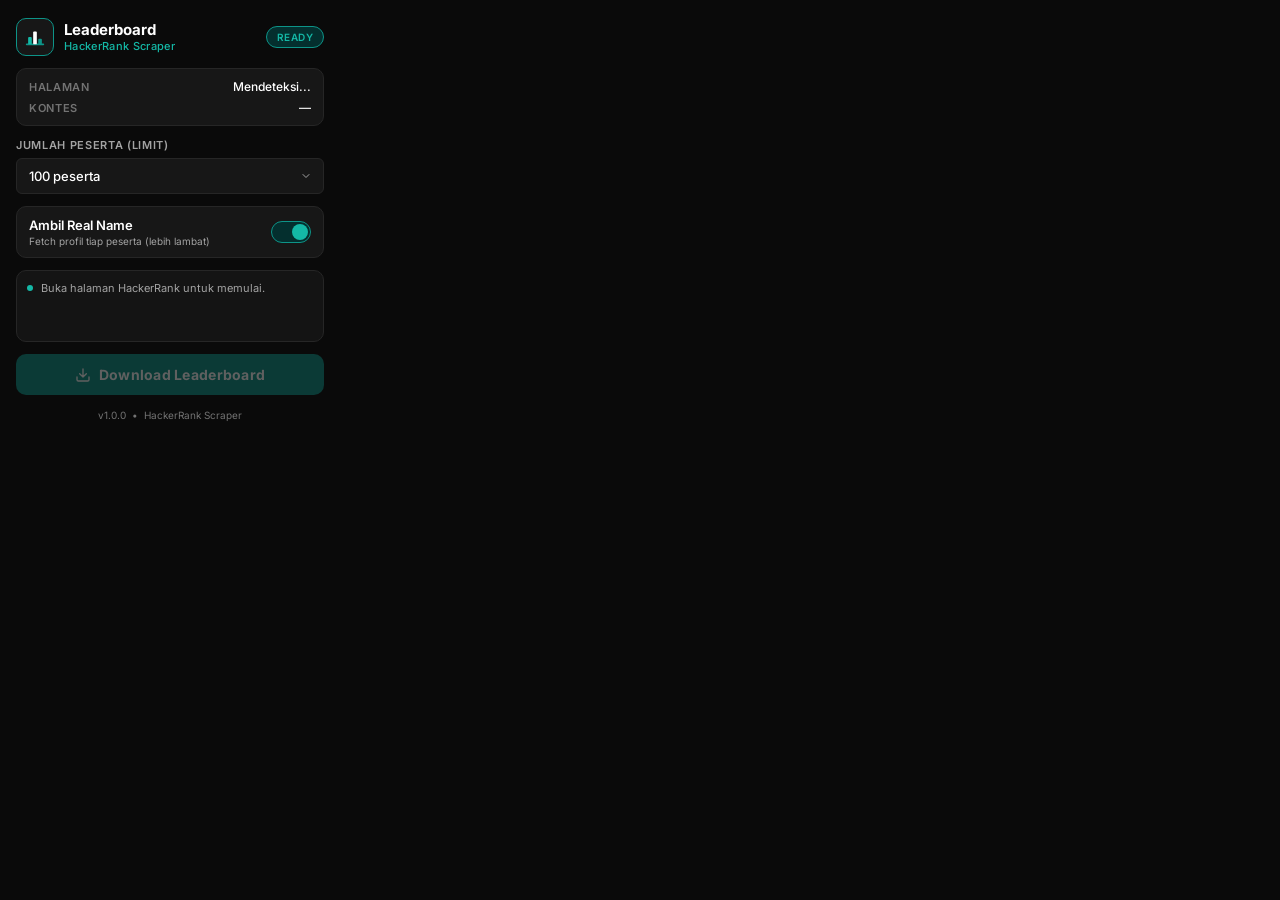
==== hackerrank-leaderboard-ext-chrome/popup.html @ ed4c2019 "first commit" ====
<!DOCTYPE html>
<html lang="id">
<head>
  <meta charset="UTF-8" />
  <meta name="viewport" content="width=device-width, initial-scale=1.0"/>
  <title>HackerRank Leaderboard Scraper</title>
  <link rel="preconnect" href="https://fonts.googleapis.com" />
  <link rel="preconnect" href="https://fonts.gstatic.com" crossorigin />
  <link href="https://fonts.googleapis.com/css2?family=Inter:wght@400;500;600;700&display=swap" rel="stylesheet" />
  <link rel="stylesheet" href="popup.css" />
</head>
<body>
  <div class="container">
    <!-- Header -->
    <div class="header">
      <div class="logo">
        <div class="logo-icon">
          <!-- Clean SVG Logo (Teal & White Podiums on Solid Black) -->
          <svg width="22" height="22" viewBox="0 0 24 24" fill="none" xmlns="http://www.w3.org/2000/svg">
            <path d="M3 20H21" stroke="#0d9488" stroke-width="2" stroke-linecap="round"/>
            <rect x="4.5" y="12" width="4" height="8" rx="1" fill="#14b8a6"/>
            <rect x="10" y="6" width="4" height="14" rx="1" fill="#ffffff"/>
            <rect x="15.5" y="14" width="4" height="6" rx="1" fill="#0d9488"/>
          </svg>
        </div>
        <div class="logo-text">
          <span class="title">Leaderboard</span>
          <span class="subtitle">HackerRank Scraper</span>
        </div>
      </div>
      <div class="badge" id="statusBadge">Ready</div>
    </div>

    <!-- Info Panel -->
    <div class="info-panel" id="infoPanel">
      <div class="info-row">
        <span class="info-label">Halaman</span>
        <span class="info-value" id="pageType">Mendeteksi...</span>
      </div>
      <div class="info-row">
        <span class="info-label">Kontes</span>
        <span class="info-value" id="contestName">—</span>
      </div>
    </div>

    <!-- Limit Selector -->
    <div class="config-section">
      <label class="config-label">Jumlah Peserta (limit)</label>
      <div class="select-wrapper">
        <select id="limitSelect">
          <option value="50">50 peserta</option>
          <option value="100" selected>100 peserta</option>
          <option value="200">200 peserta</option>
          <option value="500">500 peserta</option>
          <option value="1000">1000 peserta</option>
        </select>
        <svg class="select-arrow" width="12" height="12" viewBox="0 0 24 24" fill="none">
          <path d="M6 9L12 15L18 9" stroke="#a3a3a3" stroke-width="2" stroke-linecap="round"/>
        </svg>
      </div>
    </div>

    <!-- Options -->
    <div class="options-section">
      <label class="toggle-row" for="fetchRealName">
        <div class="toggle-info">
          <span class="toggle-label">Ambil Real Name</span>
          <span class="toggle-desc">Fetch profil tiap peserta (lebih lambat)</span>
        </div>
        <div class="toggle-switch">
          <input type="checkbox" id="fetchRealName" checked />
          <span class="slider"></span>
        </div>
      </label>
    </div>

    <!-- Progress Area -->
    <div class="progress-area" id="progressArea" style="display:none;">
      <div class="progress-bar-wrapper">
        <div class="progress-bar" id="progressBar"></div>
      </div>
      <div class="progress-text" id="progressText">Memuat data...</div>
    </div>

    <!-- Log Area -->
    <div class="log-area" id="logArea">
      <div class="log-entry info">
        <span class="log-dot"></span>
        <span>Buka halaman HackerRank untuk memulai.</span>
      </div>
    </div>

    <!-- Action Button -->
    <button class="btn-scrape" id="btnScrape" disabled>
      <span class="btn-icon">
        <svg width="16" height="16" viewBox="0 0 24 24" fill="none">
          <path d="M21 15v4a2 2 0 01-2 2H5a2 2 0 01-2-2v-4M7 10l5 5 5-5M12 15V3" stroke="currentColor" stroke-width="2" stroke-linecap="round" stroke-linejoin="round"/>
        </svg>
      </span>
      <span id="btnText">Download Leaderboard</span>
    </button>

    <!-- Footer -->
    <div class="footer">
      <span>v1.0.0</span>
      <span>•</span>
      <span>HackerRank Scraper</span>
    </div>
  </div>

  <script src="popup.js"></script>
</body>
</html>
---- hackerrank-leaderboard-ext-chrome/popup.css ----
/* ===================================================
   HackerRank Leaderboard Scraper - Solid Teal/White/Black
   (No Gradients, No Emojis, Clean Modern Design)
   =================================================== */

*, *::before, *::after {
  box-sizing: border-box;
  margin: 0;
  padding: 0;
}

:root {
  /* Solid Color Palette */
  --bg-primary:         #0a0a0a; /* Pure deep black */
  --bg-secondary:       #141414; /* Secondary black panel */
  --bg-card:            #171717; /* Card background */
  --bg-hover:           #262626; /* Hover state */
  
  --accent-teal:        #0d9488; /* Primary Teal */
  --accent-teal-light:  #14b8a6; /* Highlight Teal */
  --accent-teal-dark:   #042f2e; /* Dark Teal base */

  --text-white:         #ffffff; /* Pure white */
  --text-primary:       #f5f5f5; /* Off-white body */
  --text-muted:         #a3a3a3; /* Muted gray */
  --text-dim:           #737373; /* Dim gray */

  --border:             #262626; /* Solid border */
  --border-teal:        #0d9488; /* Solid teal border */
  --border-hover:       #3f3f46; /* Solid hover border */

  --status-ready-bg:    #042f2e;
  --status-ready-text:  #14b8a6;
  --status-ready-border:#0d9488;

  --status-load-bg:     #241e06;
  --status-load-text:   #facc15;
  --status-load-border: #a16207;

  --status-err-bg:      #260b0b;
  --status-err-text:    #f87171;
  --status-err-border:  #b91c1c;

  --status-done-bg:     #042f2e;
  --status-done-text:   #ffffff;
  --status-done-border: #14b8a6;

  --radius-sm:          6px;
  --radius-md:          10px;
  --radius-lg:          14px;
  --transition:         0.2s ease;
}

body {
  font-family: 'Inter', system-ui, -apple-system, sans-serif;
  background: var(--bg-primary);
  color: var(--text-primary);
  width: 340px;
  min-height: 480px;
  overflow-x: hidden;
}

.container {
  padding: 18px 16px 14px;
  display: flex;
  flex-direction: column;
  gap: 12px;
}

/* ---- Header ---- */
.header {
  display: flex;
  align-items: center;
  justify-content: space-between;
}

.logo {
  display: flex;
  align-items: center;
  gap: 10px;
}

.logo-icon {
  width: 38px;
  height: 38px;
  background: var(--bg-card);
  border: 1px solid var(--border-teal);
  border-radius: var(--radius-md);
  display: flex;
  align-items: center;
  justify-content: center;
}

.logo-text {
  display: flex;
  flex-direction: column;
}

.title {
  font-size: 15px;
  font-weight: 700;
  color: var(--text-white);
  line-height: 1.2;
}

.subtitle {
  font-size: 11px;
  font-weight: 500;
  color: var(--accent-teal-light);
  letter-spacing: 0.03em;
}

/* Badge (Solid Colors) */
.badge {
  font-size: 10px;
  font-weight: 600;
  padding: 4px 10px;
  border-radius: 20px;
  background: var(--status-ready-bg);
  border: 1px solid var(--status-ready-border);
  color: var(--status-ready-text);
  letter-spacing: 0.04em;
  text-transform: uppercase;
  transition: var(--transition);
}

.badge.ready {
  background: var(--status-ready-bg);
  border-color: var(--status-ready-border);
  color: var(--status-ready-text);
}

.badge.loading {
  background: var(--status-load-bg);
  border-color: var(--status-load-border);
  color: var(--status-load-text);
  animation: pulse 1.5s infinite;
}

.badge.error {
  background: var(--status-err-bg);
  border-color: var(--status-err-border);
  color: var(--status-err-text);
}

.badge.done {
  background: var(--status-done-bg);
  border-color: var(--status-done-border);
  color: var(--status-done-text);
}

/* ---- Info Panel ---- */
.info-panel {
  background: var(--bg-card);
  border: 1px solid var(--border);
  border-radius: var(--radius-md);
  padding: 10px 12px;
  display: flex;
  flex-direction: column;
  gap: 6px;
}

.info-row {
  display: flex;
  align-items: center;
  justify-content: space-between;
}

.info-label {
  font-size: 11px;
  color: var(--text-dim);
  font-weight: 600;
  text-transform: uppercase;
  letter-spacing: 0.06em;
}

.info-value {
  font-size: 12px;
  color: var(--text-white);
  font-weight: 500;
  max-width: 190px;
  text-align: right;
  overflow: hidden;
  text-overflow: ellipsis;
  white-space: nowrap;
}

.info-value.highlight {
  color: var(--accent-teal-light);
  font-weight: 600;
}

/* ---- Config Section ---- */
.config-section {
  display: flex;
  flex-direction: column;
  gap: 6px;
}

.config-label {
  font-size: 11px;
  font-weight: 600;
  color: var(--text-muted);
  text-transform: uppercase;
  letter-spacing: 0.06em;
}

.select-wrapper {
  position: relative;
}

.select-wrapper select {
  width: 100%;
  background: var(--bg-card);
  border: 1px solid var(--border);
  border-radius: var(--radius-sm);
  color: var(--text-white);
  font-family: inherit;
  font-size: 13px;
  font-weight: 500;
  padding: 9px 32px 9px 12px;
  appearance: none;
  cursor: pointer;
  transition: border-color var(--transition);
  outline: none;
}

.select-wrapper select:hover,
.select-wrapper select:focus {
  border-color: var(--accent-teal);
}

.select-arrow {
  position: absolute;
  right: 12px;
  top: 50%;
  transform: translateY(-50%);
  color: var(--text-muted);
  pointer-events: none;
}

/* ---- Options / Toggle ---- */
.options-section {
  background: var(--bg-card);
  border: 1px solid var(--border);
  border-radius: var(--radius-md);
  padding: 10px 12px;
}

.toggle-row {
  display: flex;
  align-items: center;
  justify-content: space-between;
  cursor: pointer;
  gap: 8px;
}

.toggle-info {
  display: flex;
  flex-direction: column;
  gap: 2px;
}

.toggle-label {
  font-size: 13px;
  font-weight: 600;
  color: var(--text-white);
}

.toggle-desc {
  font-size: 10px;
  color: var(--text-muted);
}

/* Toggle Switch (Solid Colors) */
.toggle-switch {
  position: relative;
  width: 40px;
  height: 22px;
  flex-shrink: 0;
}

.toggle-switch input {
  opacity: 0;
  width: 0;
  height: 0;
  position: absolute;
}

.slider {
  position: absolute;
  inset: 0;
  background: var(--bg-secondary);
  border: 1px solid var(--border);
  border-radius: 11px;
  cursor: pointer;
  transition: var(--transition);
}

.slider::before {
  content: '';
  position: absolute;
  width: 16px;
  height: 16px;
  left: 2px;
  top: 50%;
  transform: translateY(-50%);
  background: var(--text-muted);
  border-radius: 50%;
  transition: var(--transition);
}

.toggle-switch input:checked + .slider {
  background: var(--accent-teal-dark);
  border-color: var(--accent-teal);
}

.toggle-switch input:checked + .slider::before {
  transform: translate(18px, -50%);
  background: var(--accent-teal-light);
}

/* ---- Progress (Solid Teal) ---- */
.progress-area {
  display: flex;
  flex-direction: column;
  gap: 6px;
}

.progress-bar-wrapper {
  height: 4px;
  background: var(--bg-card);
  border-radius: 2px;
  overflow: hidden;
}

.progress-bar {
  height: 100%;
  width: 0%;
  background: var(--accent-teal-light);
  border-radius: 2px;
  transition: width 0.3s ease;
}

.progress-text {
  font-size: 11px;
  color: var(--text-muted);
  text-align: center;
}

/* ---- Log Area ---- */
.log-area {
  background: var(--bg-secondary);
  border: 1px solid var(--border);
  border-radius: var(--radius-md);
  padding: 10px;
  min-height: 72px;
  max-height: 110px;
  overflow-y: auto;
  display: flex;
  flex-direction: column;
  gap: 6px;
}

.log-area::-webkit-scrollbar {
  width: 4px;
}
.log-area::-webkit-scrollbar-track { background: transparent; }
.log-area::-webkit-scrollbar-thumb {
  background: var(--border-hover);
  border-radius: 2px;
}

.log-entry {
  display: flex;
  align-items: flex-start;
  gap: 8px;
  font-size: 11px;
  line-height: 1.4;
}

.log-dot {
  width: 6px;
  height: 6px;
  border-radius: 50%;
  flex-shrink: 0;
  margin-top: 4px;
}

.log-entry.info .log-dot    { background: var(--accent-teal-light); }
.log-entry.info             { color: var(--text-muted); }
.log-entry.success .log-dot { background: var(--accent-teal-light); }
.log-entry.success          { color: var(--text-white); }
.log-entry.error .log-dot   { background: var(--status-err-text); }
.log-entry.error            { color: var(--status-err-text); }
.log-entry.warn .log-dot    { background: var(--status-load-text); }
.log-entry.warn             { color: var(--status-load-text); }

/* ---- Action Button (Solid Teal with White Text) ---- */
.btn-scrape {
  display: flex;
  align-items: center;
  justify-content: center;
  gap: 8px;
  width: 100%;
  padding: 11px 20px;
  background: var(--accent-teal);
  border: 1px solid var(--accent-teal);
  border-radius: var(--radius-md);
  color: var(--text-white);
  font-family: inherit;
  font-size: 14px;
  font-weight: 700;
  cursor: pointer;
  transition: background var(--transition), transform var(--transition);
  letter-spacing: 0.02em;
}

.btn-scrape:hover:not(:disabled) {
  background: var(--accent-teal-light);
  border-color: var(--accent-teal-light);
  color: var(--bg-primary);
}

.btn-scrape:active:not(:disabled) {
  transform: translateY(1px);
}

.btn-scrape:disabled {
  opacity: 0.35;
  cursor: not-allowed;
  border-color: transparent;
}

.btn-scrape.loading {
  background: var(--accent-teal-dark);
  border-color: var(--accent-teal);
  color: var(--accent-teal-light);
  cursor: not-allowed;
}

.btn-icon {
  display: flex;
  align-items: center;
}

/* ---- Footer ---- */
.footer {
  display: flex;
  align-items: center;
  justify-content: center;
  gap: 6px;
  font-size: 10px;
  color: var(--text-dim);
  padding-top: 2px;
}

/* ---- Animations ---- */
@keyframes pulse {
  0%, 100% { opacity: 1; }
  50%       { opacity: 0.5; }
}

@keyframes spin {
  to { transform: rotate(360deg); }
}

.spin {
  animation: spin 1s linear infinite;
}
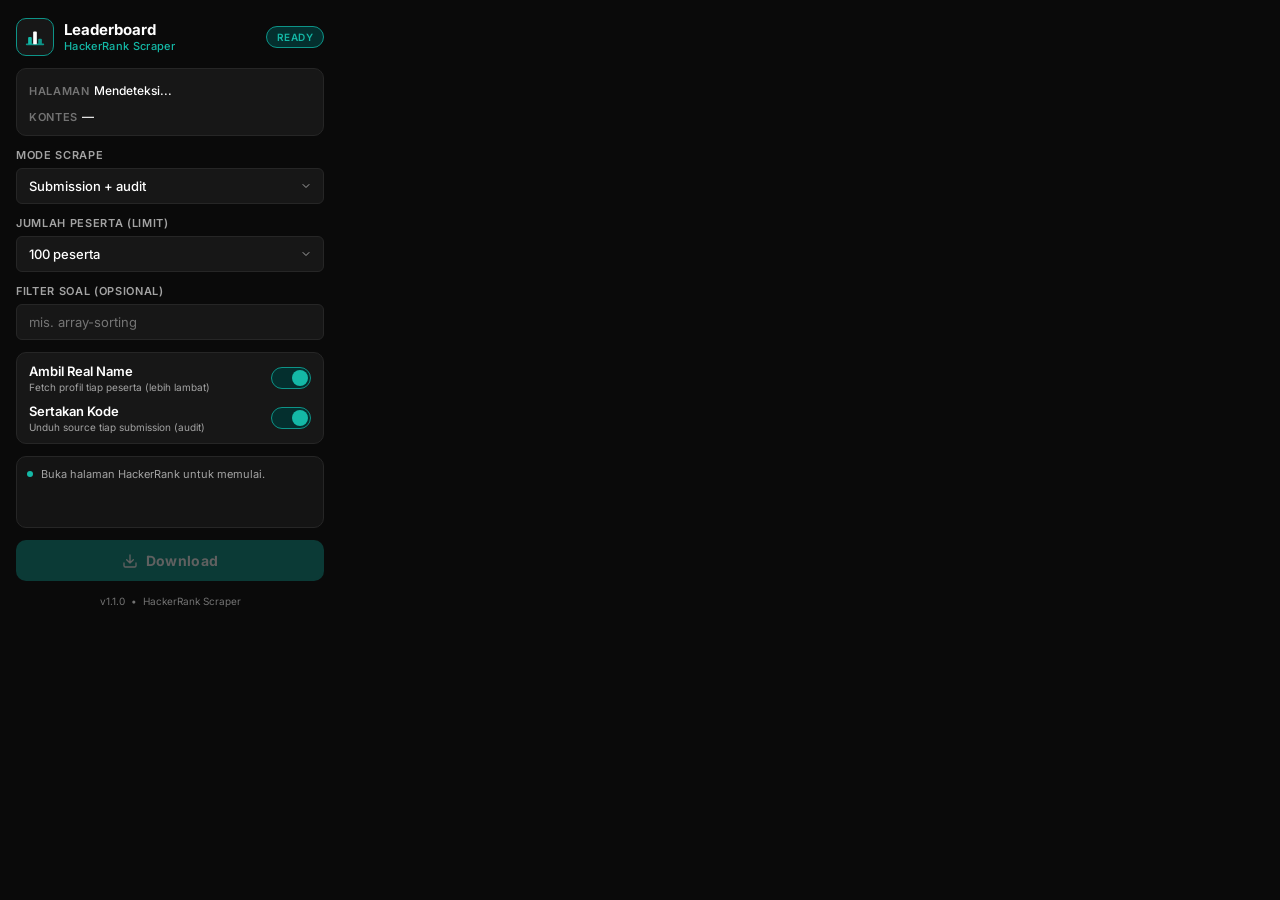
==== commit d22034d1: "feat: submission per peserta plus audit LULUS_UTUH (kode, testcase, poin, rekap CSV) - Tambah inject" ====
--- a/hackerrank-leaderboard-ext-chrome/popup.html
+++ b/hackerrank-leaderboard-ext-chrome/popup.html
@@ -8,14 +8,14 @@
   <link rel="preconnect" href="https://fonts.gstatic.com" crossorigin />
   <link href="https://fonts.googleapis.com/css2?family=Inter:wght@400;500;600;700&display=swap" rel="stylesheet" />
   <link rel="stylesheet" href="popup.css" />
+  <link rel="stylesheet" href="popup-components.css" />
+  <link rel="stylesheet" href="popup-audit.css" />
 </head>
 <body>
   <div class="container">
-    <!-- Header -->
     <div class="header">
       <div class="logo">
         <div class="logo-icon">
-          <!-- Clean SVG Logo (Teal & White Podiums on Solid Black) -->
           <svg width="22" height="22" viewBox="0 0 24 24" fill="none" xmlns="http://www.w3.org/2000/svg">
             <path d="M3 20H21" stroke="#0d9488" stroke-width="2" stroke-linecap="round"/>
             <rect x="4.5" y="12" width="4" height="8" rx="1" fill="#14b8a6"/>
@@ -30,8 +30,6 @@
       </div>
       <div class="badge" id="statusBadge">Ready</div>
     </div>
-
-    <!-- Info Panel -->
     <div class="info-panel" id="infoPanel">
       <div class="info-row">
         <span class="info-label">Halaman</span>
@@ -42,8 +40,18 @@
         <span class="info-value" id="contestName">—</span>
       </div>
     </div>
-
-    <!-- Limit Selector -->
+    <div class="config-section">
+      <label class="config-label">Mode scrape</label>
+      <div class="select-wrapper">
+        <select id="modeSelect">
+          <option value="leaderboard">Leaderboard saja</option>
+          <option value="submissions" selected>Submission + audit</option>
+        </select>
+        <svg class="select-arrow" width="12" height="12" viewBox="0 0 24 24" fill="none">
+          <path d="M6 9L12 15L18 9" stroke="#a3a3a3" stroke-width="2" stroke-linecap="round"/>
+        </svg>
+      </div>
+    </div>
     <div class="config-section">
       <label class="config-label">Jumlah Peserta (limit)</label>
       <div class="select-wrapper">
@@ -59,8 +67,10 @@
         </svg>
       </div>
     </div>
-
-    <!-- Options -->
+    <div class="config-section">
+      <label class="config-label">Filter soal (opsional)</label>
+      <input id="challengeFilter" class="text-input" type="text" placeholder="mis. array-sorting" />
+    </div>
     <div class="options-section">
       <label class="toggle-row" for="fetchRealName">
         <div class="toggle-info">
@@ -72,42 +82,48 @@
           <span class="slider"></span>
         </div>
       </label>
+      <label class="toggle-row" for="includeCode">
+        <div class="toggle-info">
+          <span class="toggle-label">Sertakan Kode</span>
+          <span class="toggle-desc">Unduh source tiap submission (audit)</span>
+        </div>
+        <div class="toggle-switch">
+          <input type="checkbox" id="includeCode" checked />
+          <span class="slider"></span>
+        </div>
+      </label>
     </div>
-
-    <!-- Progress Area -->
     <div class="progress-area" id="progressArea" style="display:none;">
       <div class="progress-bar-wrapper">
         <div class="progress-bar" id="progressBar"></div>
       </div>
       <div class="progress-text" id="progressText">Memuat data...</div>
     </div>
-
-    <!-- Log Area -->
     <div class="log-area" id="logArea">
       <div class="log-entry info">
         <span class="log-dot"></span>
         <span>Buka halaman HackerRank untuk memulai.</span>
       </div>
     </div>
-
-    <!-- Action Button -->
     <button class="btn-scrape" id="btnScrape" disabled>
       <span class="btn-icon">
         <svg width="16" height="16" viewBox="0 0 24 24" fill="none">
           <path d="M21 15v4a2 2 0 01-2 2H5a2 2 0 01-2-2v-4M7 10l5 5 5-5M12 15V3" stroke="currentColor" stroke-width="2" stroke-linecap="round" stroke-linejoin="round"/>
         </svg>
       </span>
-      <span id="btnText">Download Leaderboard</span>
+      <span id="btnText">Download</span>
     </button>
-
-    <!-- Footer -->
     <div class="footer">
-      <span>v1.0.0</span>
+      <span>v1.1.0</span>
       <span>•</span>
       <span>HackerRank Scraper</span>
     </div>
   </div>
-
+  <script src="lib/ui.js"></script>
+  <script src="lib/audit.js"></script>
+  <script src="lib/download.js"></script>
+  <script src="injected/leaderboard.js"></script>
+  <script src="injected/submissions.js"></script>
   <script src="popup.js"></script>
 </body>
 </html>
--- a/hackerrank-leaderboard-ext-chrome/popup.css
+++ b/hackerrank-leaderboard-ext-chrome/popup.css
@@ -158,313 +158,3 @@
   display: flex;
   flex-direction: column;
   gap: 6px;
-}
-
-.info-row {
-  display: flex;
-  align-items: center;
-  justify-content: space-between;
-}
-
-.info-label {
-  font-size: 11px;
-  color: var(--text-dim);
-  font-weight: 600;
-  text-transform: uppercase;
-  letter-spacing: 0.06em;
-}
-
-.info-value {
-  font-size: 12px;
-  color: var(--text-white);
-  font-weight: 500;
-  max-width: 190px;
-  text-align: right;
-  overflow: hidden;
-  text-overflow: ellipsis;
-  white-space: nowrap;
-}
-
-.info-value.highlight {
-  color: var(--accent-teal-light);
-  font-weight: 600;
-}
-
-/* ---- Config Section ---- */
-.config-section {
-  display: flex;
-  flex-direction: column;
-  gap: 6px;
-}
-
-.config-label {
-  font-size: 11px;
-  font-weight: 600;
-  color: var(--text-muted);
-  text-transform: uppercase;
-  letter-spacing: 0.06em;
-}
-
-.select-wrapper {
-  position: relative;
-}
-
-.select-wrapper select {
-  width: 100%;
-  background: var(--bg-card);
-  border: 1px solid var(--border);
-  border-radius: var(--radius-sm);
-  color: var(--text-white);
-  font-family: inherit;
-  font-size: 13px;
-  font-weight: 500;
-  padding: 9px 32px 9px 12px;
-  appearance: none;
-  cursor: pointer;
-  transition: border-color var(--transition);
-  outline: none;
-}
-
-.select-wrapper select:hover,
-.select-wrapper select:focus {
-  border-color: var(--accent-teal);
-}
-
-.select-arrow {
-  position: absolute;
-  right: 12px;
-  top: 50%;
-  transform: translateY(-50%);
-  color: var(--text-muted);
-  pointer-events: none;
-}
-
-/* ---- Options / Toggle ---- */
-.options-section {
-  background: var(--bg-card);
-  border: 1px solid var(--border);
-  border-radius: var(--radius-md);
-  padding: 10px 12px;
-}
-
-.toggle-row {
-  display: flex;
-  align-items: center;
-  justify-content: space-between;
-  cursor: pointer;
-  gap: 8px;
-}
-
-.toggle-info {
-  display: flex;
-  flex-direction: column;
-  gap: 2px;
-}
-
-.toggle-label {
-  font-size: 13px;
-  font-weight: 600;
-  color: var(--text-white);
-}
-
-.toggle-desc {
-  font-size: 10px;
-  color: var(--text-muted);
-}
-
-/* Toggle Switch (Solid Colors) */
-.toggle-switch {
-  position: relative;
-  width: 40px;
-  height: 22px;
-  flex-shrink: 0;
-}
-
-.toggle-switch input {
-  opacity: 0;
-  width: 0;
-  height: 0;
-  position: absolute;
-}
-
-.slider {
-  position: absolute;
-  inset: 0;
-  background: var(--bg-secondary);
-  border: 1px solid var(--border);
-  border-radius: 11px;
-  cursor: pointer;
-  transition: var(--transition);
-}
-
-.slider::before {
-  content: '';
-  position: absolute;
-  width: 16px;
-  height: 16px;
-  left: 2px;
-  top: 50%;
-  transform: translateY(-50%);
-  background: var(--text-muted);
-  border-radius: 50%;
-  transition: var(--transition);
-}
-
-.toggle-switch input:checked + .slider {
-  background: var(--accent-teal-dark);
-  border-color: var(--accent-teal);
-}
-
-.toggle-switch input:checked + .slider::before {
-  transform: translate(18px, -50%);
-  background: var(--accent-teal-light);
-}
-
-/* ---- Progress (Solid Teal) ---- */
-.progress-area {
-  display: flex;
-  flex-direction: column;
-  gap: 6px;
-}
-
-.progress-bar-wrapper {
-  height: 4px;
-  background: var(--bg-card);
-  border-radius: 2px;
-  overflow: hidden;
-}
-
-.progress-bar {
-  height: 100%;
-  width: 0%;
-  background: var(--accent-teal-light);
-  border-radius: 2px;
-  transition: width 0.3s ease;
-}
-
-.progress-text {
-  font-size: 11px;
-  color: var(--text-muted);
-  text-align: center;
-}
-
-/* ---- Log Area ---- */
-.log-area {
-  background: var(--bg-secondary);
-  border: 1px solid var(--border);
-  border-radius: var(--radius-md);
-  padding: 10px;
-  min-height: 72px;
-  max-height: 110px;
-  overflow-y: auto;
-  display: flex;
-  flex-direction: column;
-  gap: 6px;
-}
-
-.log-area::-webkit-scrollbar {
-  width: 4px;
-}
-.log-area::-webkit-scrollbar-track { background: transparent; }
-.log-area::-webkit-scrollbar-thumb {
-  background: var(--border-hover);
-  border-radius: 2px;
-}
-
-.log-entry {
-  display: flex;
-  align-items: flex-start;
-  gap: 8px;
-  font-size: 11px;
-  line-height: 1.4;
-}
-
-.log-dot {
-  width: 6px;
-  height: 6px;
-  border-radius: 50%;
-  flex-shrink: 0;
-  margin-top: 4px;
-}
-
-.log-entry.info .log-dot    { background: var(--accent-teal-light); }
-.log-entry.info             { color: var(--text-muted); }
-.log-entry.success .log-dot { background: var(--accent-teal-light); }
-.log-entry.success          { color: var(--text-white); }
-.log-entry.error .log-dot   { background: var(--status-err-text); }
-.log-entry.error            { color: var(--status-err-text); }
-.log-entry.warn .log-dot    { background: var(--status-load-text); }
-.log-entry.warn             { color: var(--status-load-text); }
-
-/* ---- Action Button (Solid Teal with White Text) ---- */
-.btn-scrape {
-  display: flex;
-  align-items: center;
-  justify-content: center;
-  gap: 8px;
-  width: 100%;
-  padding: 11px 20px;
-  background: var(--accent-teal);
-  border: 1px solid var(--accent-teal);
-  border-radius: var(--radius-md);
-  color: var(--text-white);
-  font-family: inherit;
-  font-size: 14px;
-  font-weight: 700;
-  cursor: pointer;
-  transition: background var(--transition), transform var(--transition);
-  letter-spacing: 0.02em;
-}
-
-.btn-scrape:hover:not(:disabled) {
-  background: var(--accent-teal-light);
-  border-color: var(--accent-teal-light);
-  color: var(--bg-primary);
-}
-
-.btn-scrape:active:not(:disabled) {
-  transform: translateY(1px);
-}
-
-.btn-scrape:disabled {
-  opacity: 0.35;
-  cursor: not-allowed;
-  border-color: transparent;
-}
-
-.btn-scrape.loading {
-  background: var(--accent-teal-dark);
-  border-color: var(--accent-teal);
-  color: var(--accent-teal-light);
-  cursor: not-allowed;
-}
-
-.btn-icon {
-  display: flex;
-  align-items: center;
-}
-
-/* ---- Footer ---- */
-.footer {
-  display: flex;
-  align-items: center;
-  justify-content: center;
-  gap: 6px;
-  font-size: 10px;
-  color: var(--text-dim);
-  padding-top: 2px;
-}
-
-/* ---- Animations ---- */
-@keyframes pulse {
-  0%, 100% { opacity: 1; }
-  50%       { opacity: 0.5; }
-}
-
-@keyframes spin {
-  to { transform: rotate(360deg); }
-}
-
-.spin {
-  animation: spin 1s linear infinite;
-}
--- a/hackerrank-leaderboard-ext-chrome/popup-components.css
+++ b/hackerrank-leaderboard-ext-chrome/popup-components.css
@@ -0,0 +1,160 @@
+}
+
+.info-row {
+  display: flex;
+  align-items: center;
+  justify-content: space-between;
+}
+
+.info-label {
+  font-size: 11px;
+  color: var(--text-dim);
+  font-weight: 600;
+  text-transform: uppercase;
+  letter-spacing: 0.06em;
+}
+
+.info-value {
+  font-size: 12px;
+  color: var(--text-white);
+  font-weight: 500;
+  max-width: 190px;
+  text-align: right;
+  overflow: hidden;
+  text-overflow: ellipsis;
+  white-space: nowrap;
+}
+
+.info-value.highlight {
+  color: var(--accent-teal-light);
+  font-weight: 600;
+}
+
+/* ---- Config Section ---- */
+.config-section {
+  display: flex;
+  flex-direction: column;
+  gap: 6px;
+}
+
+.config-label {
+  font-size: 11px;
+  font-weight: 600;
+  color: var(--text-muted);
+  text-transform: uppercase;
+  letter-spacing: 0.06em;
+}
+
+.select-wrapper {
+  position: relative;
+}
+
+.select-wrapper select {
+  width: 100%;
+  background: var(--bg-card);
+  border: 1px solid var(--border);
+  border-radius: var(--radius-sm);
+  color: var(--text-white);
+  font-family: inherit;
+  font-size: 13px;
+  font-weight: 500;
+  padding: 9px 32px 9px 12px;
+  appearance: none;
+  cursor: pointer;
+  transition: border-color var(--transition);
+  outline: none;
+}
+
+.select-wrapper select:hover,
+.select-wrapper select:focus {
+  border-color: var(--accent-teal);
+}
+
+.select-arrow {
+  position: absolute;
+  right: 12px;
+  top: 50%;
+  transform: translateY(-50%);
+  color: var(--text-muted);
+  pointer-events: none;
+}
+
+/* ---- Options / Toggle ---- */
+.options-section {
+  background: var(--bg-card);
+  border: 1px solid var(--border);
+  border-radius: var(--radius-md);
+  padding: 10px 12px;
+}
+
+.toggle-row {
+  display: flex;
+  align-items: center;
+  justify-content: space-between;
+  cursor: pointer;
+  gap: 8px;
+}
+
+.toggle-info {
+  display: flex;
+  flex-direction: column;
+  gap: 2px;
+}
+
+.toggle-label {
+  font-size: 13px;
+  font-weight: 600;
+  color: var(--text-white);
+}
+
+.toggle-desc {
+  font-size: 10px;
+  color: var(--text-muted);
+}
+
+/* Toggle Switch (Solid Colors) */
+.toggle-switch {
+  position: relative;
+  width: 40px;
+  height: 22px;
+  flex-shrink: 0;
+}
+
+.toggle-switch input {
+  opacity: 0;
+  width: 0;
+  height: 0;
+  position: absolute;
+}
+
+.slider {
+  position: absolute;
+  inset: 0;
+  background: var(--bg-secondary);
+  border: 1px solid var(--border);
+  border-radius: 11px;
+  cursor: pointer;
+  transition: var(--transition);
+}
+
+.slider::before {
+  content: '';
+  position: absolute;
+  width: 16px;
+  height: 16px;
+  left: 2px;
+  top: 50%;
+  transform: translateY(-50%);
+  background: var(--text-muted);
+  border-radius: 50%;
+  transition: var(--transition);
+}
+
+.toggle-switch input:checked + .slider {
+  background: var(--accent-teal-dark);
+  border-color: var(--accent-teal);
+}
+
+.toggle-switch input:checked + .slider::before {
+  transform: translate(18px, -50%);
+  background: var(--accent-teal-light);
--- a/hackerrank-leaderboard-ext-chrome/popup-audit.css
+++ b/hackerrank-leaderboard-ext-chrome/popup-audit.css
@@ -0,0 +1,154 @@
+}
+
+/* ---- Progress (Solid Teal) ---- */
+.progress-area {
+  display: flex;
+  flex-direction: column;
+  gap: 6px;
+}
+
+.progress-bar-wrapper {
+  height: 4px;
+  background: var(--bg-card);
+  border-radius: 2px;
+  overflow: hidden;
+}
+
+.progress-bar {
+  height: 100%;
+  width: 0%;
+  background: var(--accent-teal-light);
+  border-radius: 2px;
+  transition: width 0.3s ease;
+}
+
+.progress-text {
+  font-size: 11px;
+  color: var(--text-muted);
+  text-align: center;
+}
+
+/* ---- Log Area ---- */
+.log-area {
+  background: var(--bg-secondary);
+  border: 1px solid var(--border);
+  border-radius: var(--radius-md);
+  padding: 10px;
+  min-height: 72px;
+  max-height: 110px;
+  overflow-y: auto;
+  display: flex;
+  flex-direction: column;
+  gap: 6px;
+}
+
+.log-area::-webkit-scrollbar {
+  width: 4px;
+}
+.log-area::-webkit-scrollbar-track { background: transparent; }
+.log-area::-webkit-scrollbar-thumb {
+  background: var(--border-hover);
+  border-radius: 2px;
+}
+
+.log-entry {
+  display: flex;
+  align-items: flex-start;
+  gap: 8px;
+  font-size: 11px;
+  line-height: 1.4;
+}
+
+.log-dot {
+  width: 6px;
+  height: 6px;
+  border-radius: 50%;
+  flex-shrink: 0;
+  margin-top: 4px;
+}
+
+.log-entry.info .log-dot    { background: var(--accent-teal-light); }
+.log-entry.info             { color: var(--text-muted); }
+.log-entry.success .log-dot { background: var(--accent-teal-light); }
+.log-entry.success          { color: var(--text-white); }
+.log-entry.error .log-dot   { background: var(--status-err-text); }
+.log-entry.error            { color: var(--status-err-text); }
+.log-entry.warn .log-dot    { background: var(--status-load-text); }
+.log-entry.warn             { color: var(--status-load-text); }
+
+/* ---- Action Button (Solid Teal with White Text) ---- */
+.btn-scrape {
+  display: flex;
+  align-items: center;
+  justify-content: center;
+  gap: 8px;
+  width: 100%;
+  padding: 11px 20px;
+  background: var(--accent-teal);
+  border: 1px solid var(--accent-teal);
+  border-radius: var(--radius-md);
+  color: var(--text-white);
+  font-family: inherit;
+  font-size: 14px;
+  font-weight: 700;
+  cursor: pointer;
+  transition: background var(--transition), transform var(--transition);
+  letter-spacing: 0.02em;
+}
+
+.btn-scrape:hover:not(:disabled) {
+  background: var(--accent-teal-light);
+  border-color: var(--accent-teal-light);
+  color: var(--bg-primary);
+}
+
+.btn-scrape:active:not(:disabled) {
+  transform: translateY(1px);
+}
+
+.btn-scrape:disabled {
+  opacity: 0.35;
+  cursor: not-allowed;
+  border-color: transparent;
+}
+
+.btn-scrape.loading {
+  background: var(--accent-teal-dark);
+  border-color: var(--accent-teal);
+  color: var(--accent-teal-light);
+  cursor: not-allowed;
+}
+
+.btn-icon {
+  display: flex;
+  align-items: center;
+}
+
+/* ---- Footer ---- */
+.footer {
+  display: flex;
+  align-items: center;
+  justify-content: center;
+  gap: 6px;
+  font-size: 10px;
+  color: var(--text-dim);
+  padding-top: 2px;
+}
+
+/* ---- Animations ---- */
+@keyframes pulse {
+  0%, 100% { opacity: 1; }
+  50%       { opacity: 0.5; }
+}
+
+@keyframes spin {
+  to { transform: rotate(360deg); }
+}
+
+.spin {
+  animation: spin 1s linear infinite;
+}
+
+.text-input{width:100%;background:var(--bg-card);border:1px solid var(--border);border-radius:6px;color:#fff;font-family:inherit;font-size:13px;padding:9px 12px;outline:none}
+.text-input:focus{border-color:var(--accent-teal)}
+.options-section{display:flex;flex-direction:column;gap:10px}
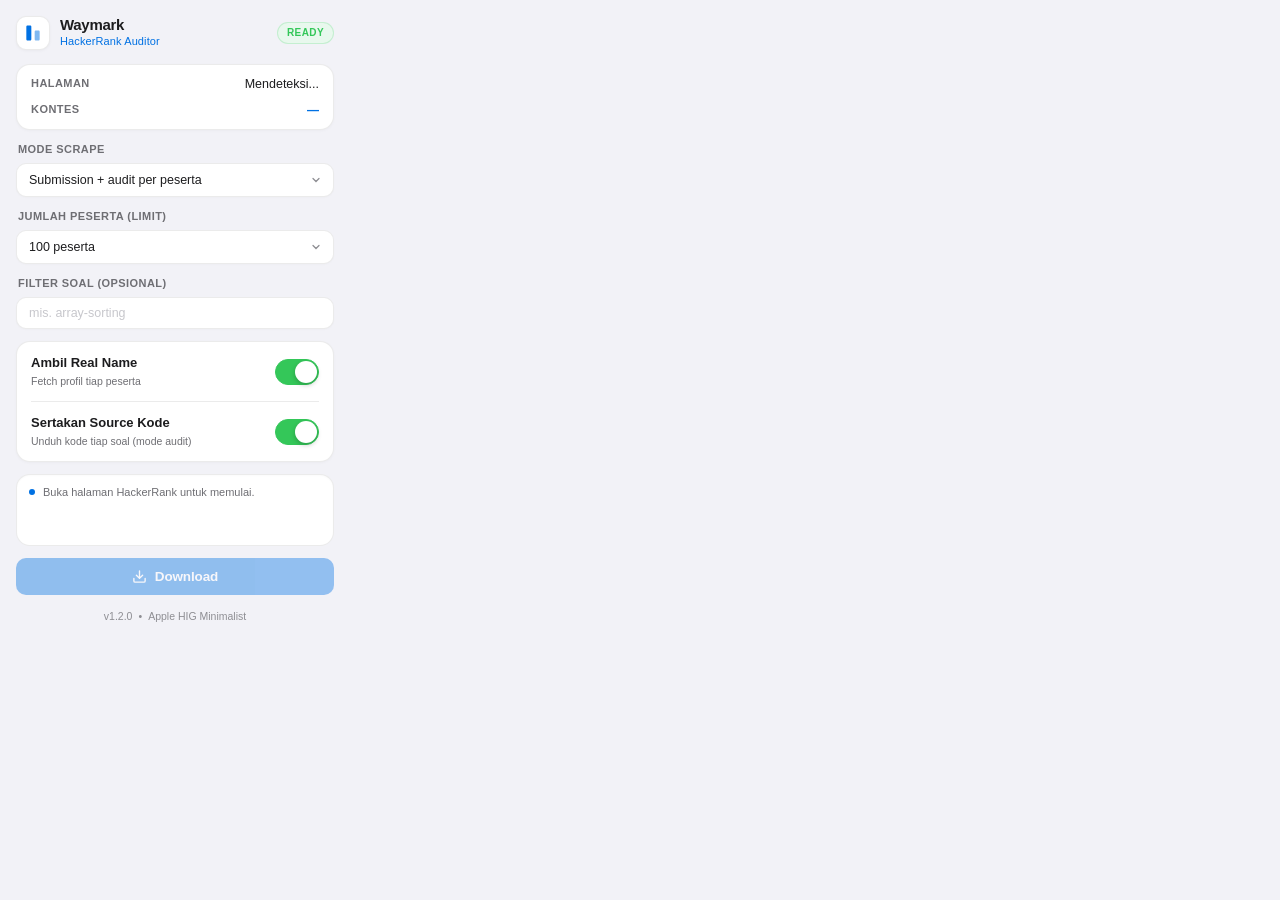
==== commit ddb92bfa: "style: redesain UI popup mengikuti Apple HIG (font sistem, toggle Cupertino, label mode eksplisit)" ====
--- a/hackerrank-leaderboard-ext-chrome/popup.html
+++ b/hackerrank-leaderboard-ext-chrome/popup.html
@@ -4,32 +4,31 @@
   <meta charset="UTF-8" />
   <meta name="viewport" content="width=device-width, initial-scale=1.0"/>
   <title>HackerRank Leaderboard Scraper</title>
-  <link rel="preconnect" href="https://fonts.googleapis.com" />
-  <link rel="preconnect" href="https://fonts.gstatic.com" crossorigin />
-  <link href="https://fonts.googleapis.com/css2?family=Inter:wght@400;500;600;700&display=swap" rel="stylesheet" />
   <link rel="stylesheet" href="popup.css" />
   <link rel="stylesheet" href="popup-components.css" />
   <link rel="stylesheet" href="popup-audit.css" />
 </head>
 <body>
   <div class="container">
-    <div class="header">
+    
+    <!-- Header -->
+    <header class="header">
       <div class="logo">
         <div class="logo-icon">
-          <svg width="22" height="22" viewBox="0 0 24 24" fill="none" xmlns="http://www.w3.org/2000/svg">
-            <path d="M3 20H21" stroke="#0d9488" stroke-width="2" stroke-linecap="round"/>
-            <rect x="4.5" y="12" width="4" height="8" rx="1" fill="#14b8a6"/>
-            <rect x="10" y="6" width="4" height="14" rx="1" fill="#ffffff"/>
-            <rect x="15.5" y="14" width="4" height="6" rx="1" fill="#0d9488"/>
+          <svg width="20" height="20" viewBox="0 0 24 24" fill="none">
+            <path d="M4 19.5V4.5C4 3.67157 4.67157 3 5.5 3H8.5C9.32843 3 10 3.67157 10 4.5V19.5C10 20.3284 9.32843 21 8.5 21H5.5C4.67157 21 4 20.3284 4 19.5Z" fill="#0071E3"/>
+            <path d="M14 19.5V10.5C14 9.67157 14.6716 9 15.5 9H18.5C19.3284 9 20 9.67157 20 10.5V19.5C20 20.3284 19.3284 21 18.5 21H15.5C14.6716 21 14 20.3284 14 19.5Z" fill="#0071E3" fill-opacity="0.5"/>
           </svg>
         </div>
         <div class="logo-text">
-          <span class="title">Leaderboard</span>
-          <span class="subtitle">HackerRank Scraper</span>
+          <span class="title">Waymark</span>
+          <span class="subtitle">HackerRank Auditor</span>
         </div>
       </div>
-      <div class="badge" id="statusBadge">Ready</div>
-    </div>
+      <div class="badge ready" id="statusBadge">Ready</div>
+    </header>
+
+    <!-- Info Panel / Telemetry Inset -->
     <div class="info-panel" id="infoPanel">
       <div class="info-row">
         <span class="info-label">Halaman</span>
@@ -37,55 +36,67 @@
       </div>
       <div class="info-row">
         <span class="info-label">Kontes</span>
-        <span class="info-value" id="contestName">—</span>
+        <span class="info-value highlight" id="contestName">—</span>
       </div>
     </div>
+
+    <!-- Scrape Mode -->
     <div class="config-section">
-      <label class="config-label">Mode scrape</label>
+      <label class="config-label" for="modeSelect">Mode Scrape</label>
       <div class="select-wrapper">
         <select id="modeSelect">
-          <option value="leaderboard">Leaderboard saja</option>
-          <option value="submissions" selected>Submission + audit</option>
+          <option value="leaderboard">Leaderboard saja (skor total)</option>
+          <option value="submissions" selected>Submission + audit per peserta</option>
         </select>
         <svg class="select-arrow" width="12" height="12" viewBox="0 0 24 24" fill="none">
-          <path d="M6 9L12 15L18 9" stroke="#a3a3a3" stroke-width="2" stroke-linecap="round"/>
+          <path d="M6 9L12 15L18 9" stroke="currentColor" stroke-width="2.5" stroke-linecap="round"/>
         </svg>
       </div>
     </div>
+
+    <!-- Limit Selection -->
     <div class="config-section">
-      <label class="config-label">Jumlah Peserta (limit)</label>
+      <label class="config-label" for="limitSelect">Jumlah Peserta (Limit)</label>
       <div class="select-wrapper">
         <select id="limitSelect">
+          <option value="10">10 peserta</option>
+          <option value="25">25 peserta</option>
           <option value="50">50 peserta</option>
           <option value="100" selected>100 peserta</option>
           <option value="200">200 peserta</option>
-          <option value="500">500 peserta</option>
-          <option value="1000">1000 peserta</option>
+          <option value="5000">Semua peserta</option>
         </select>
         <svg class="select-arrow" width="12" height="12" viewBox="0 0 24 24" fill="none">
-          <path d="M6 9L12 15L18 9" stroke="#a3a3a3" stroke-width="2" stroke-linecap="round"/>
+          <path d="M6 9L12 15L18 9" stroke="currentColor" stroke-width="2.5" stroke-linecap="round"/>
         </svg>
       </div>
     </div>
+
+    <!-- Challenge Filter -->
     <div class="config-section">
-      <label class="config-label">Filter soal (opsional)</label>
+      <label class="config-label" for="challengeFilter">Filter Soal (Opsional)</label>
       <input id="challengeFilter" class="text-input" type="text" placeholder="mis. array-sorting" />
     </div>
+
+    <!-- Options Section with Apple iOS Toggles -->
     <div class="options-section">
       <label class="toggle-row" for="fetchRealName">
         <div class="toggle-info">
           <span class="toggle-label">Ambil Real Name</span>
-          <span class="toggle-desc">Fetch profil tiap peserta (lebih lambat)</span>
+          <span class="toggle-desc">Fetch profil tiap peserta</span>
         </div>
         <div class="toggle-switch">
           <input type="checkbox" id="fetchRealName" checked />
           <span class="slider"></span>
         </div>
       </label>
+
+      <div class="divider"></div>
+
       <label class="toggle-row" for="includeCode">
         <div class="toggle-info">
-          <span class="toggle-label">Sertakan Kode</span>
-          <span class="toggle-desc">Unduh source tiap submission (audit)</span>
+          <span class="toggle-label">Sertakan Source Kode</span>
+          <span class="toggle-desc">Unduh kode tiap soal (mode audit)</span>
         </div>
         <div class="toggle-switch">
           <input type="checkbox" id="includeCode" checked />
@@ -93,32 +104,42 @@
         </div>
       </label>
     </div>
+
+    <!-- Progress Indicator -->
     <div class="progress-area" id="progressArea" style="display:none;">
       <div class="progress-bar-wrapper">
         <div class="progress-bar" id="progressBar"></div>
       </div>
       <div class="progress-text" id="progressText">Memuat data...</div>
     </div>
+
+    <!-- Console Activity Log -->
     <div class="log-area" id="logArea">
       <div class="log-entry info">
         <span class="log-dot"></span>
         <span>Buka halaman HackerRank untuk memulai.</span>
       </div>
     </div>
+
+    <!-- Primary Action Button -->
     <button class="btn-scrape" id="btnScrape" disabled>
       <span class="btn-icon">
-        <svg width="16" height="16" viewBox="0 0 24 24" fill="none">
-          <path d="M21 15v4a2 2 0 01-2 2H5a2 2 0 01-2-2v-4M7 10l5 5 5-5M12 15V3" stroke="currentColor" stroke-width="2" stroke-linecap="round" stroke-linejoin="round"/>
+        <svg width="15" height="15" viewBox="0 0 24 24" fill="none" stroke="currentColor" stroke-width="2.2" stroke-linecap="round" stroke-linejoin="round">
+          <path d="M21 15v4a2 2 0 01-2 2H5a2 2 0 01-2-2v-4M7 10l5 5 5-5M12 15V3"/>
         </svg>
       </span>
       <span id="btnText">Download</span>
     </button>
+
+    <!-- Footer -->
     <div class="footer">
-      <span>v1.1.0</span>
-      <span>•</span>
-      <span>HackerRank Scraper</span>
+      <span>v1.2.0</span>
+      <span>&bull;</span>
+      <span>Apple HIG Minimalist</span>
     </div>
+
   </div>
+
   <script src="lib/ui.js"></script>
   <script src="lib/audit.js"></script>
   <script src="lib/download.js"></script>
--- a/hackerrank-leaderboard-ext-chrome/popup.css
+++ b/hackerrank-leaderboard-ext-chrome/popup.css
@@ -1,7 +1,7 @@
-/* ===================================================
-   HackerRank Leaderboard Scraper - Solid Teal/White/Black
-   (No Gradients, No Emojis, Clean Modern Design)
-   =================================================== */
+/* ==========================================================================
+   WAYMARK / HACKERRANK SCRAPER — APPLE CUPERTINO EXTENSION POPUP (popup.css)
+   Clean, Minimalist, Cupertino Grouped Insets, iOS Controls, SF Typography
+   ========================================================================== */
 
 *, *::before, *::after {
   box-sizing: border-box;
@@ -10,58 +10,86 @@
 }
 
 :root {
-  /* Solid Color Palette */
-  --bg-primary:         #0a0a0a; /* Pure deep black */
-  --bg-secondary:       #141414; /* Secondary black panel */
-  --bg-card:            #171717; /* Card background */
-  --bg-hover:           #262626; /* Hover state */
-  
-  --accent-teal:        #0d9488; /* Primary Teal */
-  --accent-teal-light:  #14b8a6; /* Highlight Teal */
-  --accent-teal-dark:   #042f2e; /* Dark Teal base */
+  color-scheme: light dark;
 
-  --text-white:         #ffffff; /* Pure white */
-  --text-primary:       #f5f5f5; /* Off-white body */
-  --text-muted:         #a3a3a3; /* Muted gray */
-  --text-dim:           #737373; /* Dim gray */
+  /* Cupertino Light Mode (Default) */
+  --bg-primary:         #f2f2f7; /* iOS grouped background */
+  --bg-secondary:       #e5e5ea; /* Inset background */
+  --bg-card:            #ffffff; /* Cupertino grouped cell */
+  --bg-hover:           #e5e5ea;
 
-  --border:             #262626; /* Solid border */
-  --border-teal:        #0d9488; /* Solid teal border */
-  --border-hover:       #3f3f46; /* Solid hover border */
+  --ink-primary:        #1c1c1e; /* iOS primary label */
+  --ink-secondary:      #6e6e73; /* iOS secondary label */
+  --ink-tertiary:       #8e8e93; /* iOS tertiary label */
+  --ink-quaternary:     #c7c7cc;
 
-  --status-ready-bg:    #042f2e;
-  --status-ready-text:  #14b8a6;
-  --status-ready-border:#0d9488;
+  --apple-blue:         #0071e3;
+  --apple-blue-hover:   #0077ed;
+  --apple-blue-active:  #0062c4;
+  --apple-blue-soft:    #e8f2fe;
 
-  --status-load-bg:     #241e06;
-  --status-load-text:   #facc15;
-  --status-load-border: #a16207;
+  --apple-green:        #34c759;
+  --apple-green-soft:   #e8f8ed;
+  --apple-orange:       #ff9500;
+  --apple-orange-soft:  #fff6e8;
+  --apple-red:          #ff3b30;
+  --apple-red-soft:     #ffebeb;
 
-  --status-err-bg:      #260b0b;
-  --status-err-text:    #f87171;
-  --status-err-border:  #b91c1c;
+  --border:             rgba(0, 0, 0, 0.08);
+  --border-focus:       #0071e3;
 
-  --status-done-bg:     #042f2e;
-  --status-done-text:   #ffffff;
-  --status-done-border: #14b8a6;
+  --radius-xs:          6px;
+  --radius-sm:          10px;
+  --radius-md:          14px;
+  --radius-full:        9999px;
 
-  --radius-sm:          6px;
-  --radius-md:          10px;
-  --radius-lg:          14px;
-  --transition:         0.2s ease;
+  --font-sans:          -apple-system, BlinkMacSystemFont, "SF Pro Text", "SF Pro Display", "Helvetica Neue", sans-serif;
+  --font-mono:          ui-monospace, "SF Mono", Menlo, Monaco, Consolas, monospace;
+
+  --transition:         0.22s cubic-bezier(0.16, 1, 0.3, 1);
+}
+
+@media (prefers-color-scheme: dark) {
+  :root {
+    --bg-primary:         #1c1c1e;
+    --bg-secondary:       #2c2c2e;
+    --bg-card:            #2c2c2e;
+    --bg-hover:           #3a3a3c;
+
+    --ink-primary:        #f2f2f7;
+    --ink-secondary:      #98989f;
+    --ink-tertiary:       #636366;
+    --ink-quaternary:     #48484a;
+
+    --apple-blue:         #0a84ff;
+    --apple-blue-hover:   #409cff;
+    --apple-blue-active:  #0066cc;
+    --apple-blue-soft:    #0c2d48;
+
+    --apple-green:        #30d158;
+    --apple-green-soft:   #0b2e19;
+    --apple-orange:       #ff9f0a;
+    --apple-orange-soft:  #2d1b04;
+    --apple-red:          #ff453a;
+    --apple-red-soft:     #341210;
+
+    --border:             rgba(255, 255, 255, 0.12);
+  }
 }
 
 body {
-  font-family: 'Inter', system-ui, -apple-system, sans-serif;
+  font-family: var(--font-sans);
   background: var(--bg-primary);
-  color: var(--text-primary);
-  width: 340px;
+  color: var(--ink-primary);
+  width: 350px;
   min-height: 480px;
   overflow-x: hidden;
+  line-height: 1.45;
+  -webkit-font-smoothing: antialiased;
 }
 
 .container {
-  padding: 18px 16px 14px;
+  padding: 16px;
   display: flex;
   flex-direction: column;
   gap: 12px;
@@ -72,6 +100,7 @@
   display: flex;
   align-items: center;
   justify-content: space-between;
+  padding-bottom: 2px;
 }
 
 .logo {
@@ -81,14 +110,15 @@
 }
 
 .logo-icon {
-  width: 38px;
-  height: 38px;
+  width: 34px;
+  height: 34px;
   background: var(--bg-card);
-  border: 1px solid var(--border-teal);
-  border-radius: var(--radius-md);
+  border: 1px solid var(--border);
+  border-radius: var(--radius-sm);
   display: flex;
   align-items: center;
   justify-content: center;
+  box-shadow: 0 1px 3px rgba(0, 0, 0, 0.04);
 }
 
 .logo-text {
@@ -99,62 +129,55 @@
 .title {
   font-size: 15px;
   font-weight: 700;
-  color: var(--text-white);
+  color: var(--ink-primary);
+  letter-spacing: -0.02em;
   line-height: 1.2;
 }
 
 .subtitle {
   font-size: 11px;
   font-weight: 500;
-  color: var(--accent-teal-light);
-  letter-spacing: 0.03em;
+  color: var(--apple-blue);
+  letter-spacing: 0.01em;
 }
 
-/* Badge (Solid Colors) */
+/* Badge (Apple Tinted Pill) */
 .badge {
   font-size: 10px;
   font-weight: 600;
-  padding: 4px 10px;
-  border-radius: 20px;
-  background: var(--status-ready-bg);
-  border: 1px solid var(--status-ready-border);
-  color: var(--status-ready-text);
+  padding: 3px 9px;
+  border-radius: var(--radius-full);
   letter-spacing: 0.04em;
   text-transform: uppercase;
   transition: var(--transition);
 }
 
 .badge.ready {
-  background: var(--status-ready-bg);
-  border-color: var(--status-ready-border);
-  color: var(--status-ready-text);
+  background: var(--apple-green-soft);
+  color: var(--apple-green);
+  border: 1px solid rgba(52, 199, 89, 0.2);
 }
 
 .badge.loading {
-  background: var(--status-load-bg);
-  border-color: var(--status-load-border);
-  color: var(--status-load-text);
-  animation: pulse 1.5s infinite;
+  background: var(--apple-orange-soft);
+  color: var(--apple-orange);
+  border: 1px solid rgba(255, 149, 0, 0.2);
+  animation: applePulse 1.4s ease-in-out infinite;
 }
 
 .badge.error {
-  background: var(--status-err-bg);
-  border-color: var(--status-err-border);
-  color: var(--status-err-text);
+  background: var(--apple-red-soft);
+  color: var(--apple-red);
+  border: 1px solid rgba(255, 59, 48, 0.2);
 }
 
 .badge.done {
-  background: var(--status-done-bg);
-  border-color: var(--status-done-border);
-  color: var(--status-done-text);
+  background: var(--apple-blue-soft);
+  color: var(--apple-blue);
+  border: 1px solid rgba(0, 113, 227, 0.2);
 }
 
-/* ---- Info Panel ---- */
-.info-panel {
-  background: var(--bg-card);
-  border: 1px solid var(--border);
-  border-radius: var(--radius-md);
-  padding: 10px 12px;
-  display: flex;
-  flex-direction: column;
-  gap: 6px;
+@keyframes applePulse {
+  0%, 100% { opacity: 1; }
+  50% { opacity: 0.55; }
+}
--- a/hackerrank-leaderboard-ext-chrome/popup-components.css
+++ b/hackerrank-leaderboard-ext-chrome/popup-components.css
@@ -1,22 +1,31 @@
+/* popup-components.css — Apple Cupertino Inset Panels, Form Controls & iOS Switches (<200 lines) */
+
+/* ---- Info Panel (Cupertino Inset Grouped Cell) ---- */
+.info-panel {
+  background: var(--bg-card);
+  border: 1px solid var(--border);
+  border-radius: var(--radius-md);
+  padding: 10px 14px;
+  display: flex;
+  flex-direction: column;
+  gap: 8px;
+  box-shadow: 0 1px 3px rgba(0, 0, 0, 0.03);
 }
-
 .info-row {
   display: flex;
   align-items: center;
   justify-content: space-between;
 }
-
 .info-label {
   font-size: 11px;
-  color: var(--text-dim);
+  color: var(--ink-secondary);
   font-weight: 600;
   text-transform: uppercase;
-  letter-spacing: 0.06em;
+  letter-spacing: 0.04em;
 }
-
 .info-value {
-  font-size: 12px;
-  color: var(--text-white);
+  font-size: 12.5px;
+  color: var(--ink-primary);
   font-weight: 500;
   max-width: 190px;
   text-align: right;
@@ -24,9 +33,8 @@
   text-overflow: ellipsis;
   white-space: nowrap;
 }
-
 .info-value.highlight {
-  color: var(--accent-teal-light);
+  color: var(--apple-blue);
   font-weight: 600;
 }
 
@@ -34,127 +42,145 @@
 .config-section {
   display: flex;
   flex-direction: column;
-  gap: 6px;
+  gap: 5px;
 }
-
 .config-label {
   font-size: 11px;
   font-weight: 600;
-  color: var(--text-muted);
+  color: var(--ink-secondary);
   text-transform: uppercase;
-  letter-spacing: 0.06em;
+  letter-spacing: 0.04em;
+  padding-left: 2px;
 }
-
 .select-wrapper {
   position: relative;
 }
-
 .select-wrapper select {
   width: 100%;
   background: var(--bg-card);
   border: 1px solid var(--border);
   border-radius: var(--radius-sm);
-  color: var(--text-white);
+  color: var(--ink-primary);
   font-family: inherit;
-  font-size: 13px;
+  font-size: 12.5px;
   font-weight: 500;
   padding: 9px 32px 9px 12px;
   appearance: none;
+  -webkit-appearance: none;
   cursor: pointer;
-  transition: border-color var(--transition);
+  transition: border-color var(--transition), box-shadow var(--transition);
   outline: none;
+  box-shadow: 0 1px 2px rgba(0, 0, 0, 0.02);
 }
-
-.select-wrapper select:hover,
+.select-wrapper select:hover { border-color: rgba(0, 0, 0, 0.18); }
 .select-wrapper select:focus {
-  border-color: var(--accent-teal);
+  border-color: var(--apple-blue);
+  box-shadow: 0 0 0 3px rgba(0, 113, 227, 0.15);
 }
-
 .select-arrow {
   position: absolute;
   right: 12px;
   top: 50%;
   transform: translateY(-50%);
-  color: var(--text-muted);
+  color: var(--ink-tertiary);
   pointer-events: none;
 }
+.text-input {
+  width: 100%;
+  background: var(--bg-card);
+  border: 1px solid var(--border);
+  border-radius: var(--radius-sm);
+  color: var(--ink-primary);
+  font-family: inherit;
+  font-size: 12.5px;
+  padding: 8px 12px;
+  outline: none;
+  transition: border-color var(--transition), box-shadow var(--transition);
+  box-shadow: 0 1px 2px rgba(0, 0, 0, 0.02);
+}
+.text-input:focus {
+  border-color: var(--apple-blue);
+  box-shadow: 0 0 0 3px rgba(0, 113, 227, 0.15);
+}
+.text-input::placeholder { color: var(--ink-quaternary); }
 
-/* ---- Options / Toggle ---- */
+/* ---- Options Section (Apple iOS Settings Group) ---- */
 .options-section {
   background: var(--bg-card);
   border: 1px solid var(--border);
   border-radius: var(--radius-md);
-  padding: 10px 12px;
+  padding: 6px 14px;
+  display: flex;
+  flex-direction: column;
+  box-shadow: 0 1px 3px rgba(0, 0, 0, 0.03);
 }
-
+.divider {
+  height: 1px;
+  background: var(--border);
+  margin: 6px 0;
+}
 .toggle-row {
   display: flex;
   align-items: center;
   justify-content: space-between;
   cursor: pointer;
-  gap: 8px;
+  padding: 6px 0;
+  gap: 12px;
 }
-
 .toggle-info {
   display: flex;
   flex-direction: column;
-  gap: 2px;
+  gap: 1px;
 }
-
 .toggle-label {
   font-size: 13px;
   font-weight: 600;
-  color: var(--text-white);
+  color: var(--ink-primary);
+}
+.toggle-desc {
+  font-size: 10.5px;
+  color: var(--ink-secondary);
 }
 
-.toggle-desc {
-  font-size: 10px;
-  color: var(--text-muted);
-}
-
-/* Toggle Switch (Solid Colors) */
+/* ---- Authentic Apple iOS Cupertino Switch ---- */
 .toggle-switch {
   position: relative;
-  width: 40px;
-  height: 22px;
+  width: 44px;
+  height: 26px;
   flex-shrink: 0;
 }
-
 .toggle-switch input {
   opacity: 0;
   width: 0;
   height: 0;
   position: absolute;
 }
-
 .slider {
   position: absolute;
   inset: 0;
   background: var(--bg-secondary);
   border: 1px solid var(--border);
-  border-radius: 11px;
+  border-radius: var(--radius-full);
   cursor: pointer;
-  transition: var(--transition);
+  transition: background var(--transition), border-color var(--transition);
 }
-
 .slider::before {
   content: '';
   position: absolute;
-  width: 16px;
-  height: 16px;
+  width: 22px;
+  height: 22px;
   left: 2px;
   top: 50%;
   transform: translateY(-50%);
-  background: var(--text-muted);
+  background: #ffffff;
   border-radius: 50%;
-  transition: var(--transition);
+  box-shadow: 0 2px 5px rgba(0, 0, 0, 0.22);
+  transition: transform var(--transition);
 }
-
 .toggle-switch input:checked + .slider {
-  background: var(--accent-teal-dark);
-  border-color: var(--accent-teal);
+  background: var(--apple-green);
+  border-color: var(--apple-green);
 }
-
 .toggle-switch input:checked + .slider::before {
-  transform: translate(18px, -50%);
-  background: var(--accent-teal-light);
+  transform: translate(17px, -50%);
+}
--- a/hackerrank-leaderboard-ext-chrome/popup-audit.css
+++ b/hackerrank-leaderboard-ext-chrome/popup-audit.css
@@ -1,45 +1,51 @@
-}
+/* ==========================================================================
+   WAYMARK / HACKERRANK SCRAPER — POPUP AUDIT & ACTIONS (popup-audit.css)
+   Progress Tracking, Terminal Logging, Action Buttons, and Micro-Interactions
+   ========================================================================== */
 
-/* ---- Progress (Solid Teal) ---- */
+/* ---- Progress Area ---- */
 .progress-area {
   display: flex;
   flex-direction: column;
   gap: 6px;
+  padding: 4px 0;
 }
 
 .progress-bar-wrapper {
-  height: 4px;
-  background: var(--bg-card);
-  border-radius: 2px;
+  height: 5px;
+  background: var(--bg-secondary);
+  border-radius: var(--radius-full);
   overflow: hidden;
 }
 
 .progress-bar {
   height: 100%;
   width: 0%;
-  background: var(--accent-teal-light);
-  border-radius: 2px;
-  transition: width 0.3s ease;
+  background: var(--apple-blue);
+  border-radius: var(--radius-full);
+  transition: width 0.3s cubic-bezier(0.16, 1, 0.3, 1);
 }
 
 .progress-text {
   font-size: 11px;
-  color: var(--text-muted);
+  font-weight: 500;
+  color: var(--ink-secondary);
   text-align: center;
 }
 
 /* ---- Log Area ---- */
 .log-area {
-  background: var(--bg-secondary);
+  background: var(--bg-card);
   border: 1px solid var(--border);
   border-radius: var(--radius-md);
-  padding: 10px;
+  padding: 10px 12px;
   min-height: 72px;
   max-height: 110px;
   overflow-y: auto;
   display: flex;
   flex-direction: column;
   gap: 6px;
+  box-shadow: inset 0 1px 2px rgba(0, 0, 0, 0.02);
 }
 
 .log-area::-webkit-scrollbar {
@@ -47,7 +53,7 @@
 }
 .log-area::-webkit-scrollbar-track { background: transparent; }
 .log-area::-webkit-scrollbar-thumb {
-  background: var(--border-hover);
+  background: var(--ink-quaternary);
   border-radius: 2px;
 }
 
@@ -57,6 +63,7 @@
   gap: 8px;
   font-size: 11px;
   line-height: 1.4;
+  font-family: var(--font-sans);
 }
 
 .log-dot {
@@ -67,16 +74,16 @@
   margin-top: 4px;
 }
 
-.log-entry.info .log-dot    { background: var(--accent-teal-light); }
-.log-entry.info             { color: var(--text-muted); }
-.log-entry.success .log-dot { background: var(--accent-teal-light); }
-.log-entry.success          { color: var(--text-white); }
-.log-entry.error .log-dot   { background: var(--status-err-text); }
-.log-entry.error            { color: var(--status-err-text); }
-.log-entry.warn .log-dot    { background: var(--status-load-text); }
-.log-entry.warn             { color: var(--status-load-text); }
+.log-entry.info .log-dot    { background: var(--apple-blue); }
+.log-entry.info             { color: var(--ink-secondary); }
+.log-entry.success .log-dot { background: var(--apple-green); }
+.log-entry.success          { color: var(--ink-primary); font-weight: 500; }
+.log-entry.error .log-dot   { background: var(--apple-red); }
+.log-entry.error            { color: var(--apple-red); font-weight: 500; }
+.log-entry.warn .log-dot    { background: var(--apple-orange); }
+.log-entry.warn             { color: var(--apple-orange); font-weight: 500; }
 
-/* ---- Action Button (Solid Teal with White Text) ---- */
+/* ---- Primary Action Button (Apple Blue) ---- */
 .btn-scrape {
   display: flex;
   align-items: center;
@@ -84,38 +91,39 @@
   gap: 8px;
   width: 100%;
   padding: 11px 20px;
-  background: var(--accent-teal);
-  border: 1px solid var(--accent-teal);
-  border-radius: var(--radius-md);
-  color: var(--text-white);
+  background: var(--apple-blue);
+  border: none;
+  border-radius: var(--radius-sm);
+  color: #ffffff;
   font-family: inherit;
-  font-size: 14px;
-  font-weight: 700;
+  font-size: 13.5px;
+  font-weight: 600;
   cursor: pointer;
-  transition: background var(--transition), transform var(--transition);
-  letter-spacing: 0.02em;
+  transition: background var(--transition), transform var(--transition), box-shadow var(--transition);
+  letter-spacing: -0.01em;
+  box-shadow: 0 2px 8px rgba(0, 113, 227, 0.25);
 }
 
 .btn-scrape:hover:not(:disabled) {
-  background: var(--accent-teal-light);
-  border-color: var(--accent-teal-light);
-  color: var(--bg-primary);
+  background: var(--apple-blue-hover);
+  box-shadow: 0 4px 12px rgba(0, 113, 227, 0.35);
+  transform: translateY(-1px);
 }
 
 .btn-scrape:active:not(:disabled) {
-  transform: translateY(1px);
+  background: var(--apple-blue-active);
+  transform: scale(0.98);
 }
 
 .btn-scrape:disabled {
-  opacity: 0.35;
+  opacity: 0.4;
   cursor: not-allowed;
-  border-color: transparent;
+  box-shadow: none;
+  transform: none;
 }
 
 .btn-scrape.loading {
-  background: var(--accent-teal-dark);
-  border-color: var(--accent-teal);
-  color: var(--accent-teal-light);
+  background: var(--apple-blue-hover);
   cursor: not-allowed;
 }
 
@@ -130,17 +138,12 @@
   align-items: center;
   justify-content: center;
   gap: 6px;
-  font-size: 10px;
-  color: var(--text-dim);
+  font-size: 10.5px;
+  color: var(--ink-tertiary);
   padding-top: 2px;
 }
 
 /* ---- Animations ---- */
-@keyframes pulse {
-  0%, 100% { opacity: 1; }
-  50%       { opacity: 0.5; }
-}
-
 @keyframes spin {
   to { transform: rotate(360deg); }
 }
@@ -148,7 +151,3 @@
 .spin {
   animation: spin 1s linear infinite;
 }
-
-.text-input{width:100%;background:var(--bg-card);border:1px solid var(--border);border-radius:6px;color:#fff;font-family:inherit;font-size:13px;padding:9px 12px;outline:none}
-.text-input:focus{border-color:var(--accent-teal)}
-.options-section{display:flex;flex-direction:column;gap:10px}
